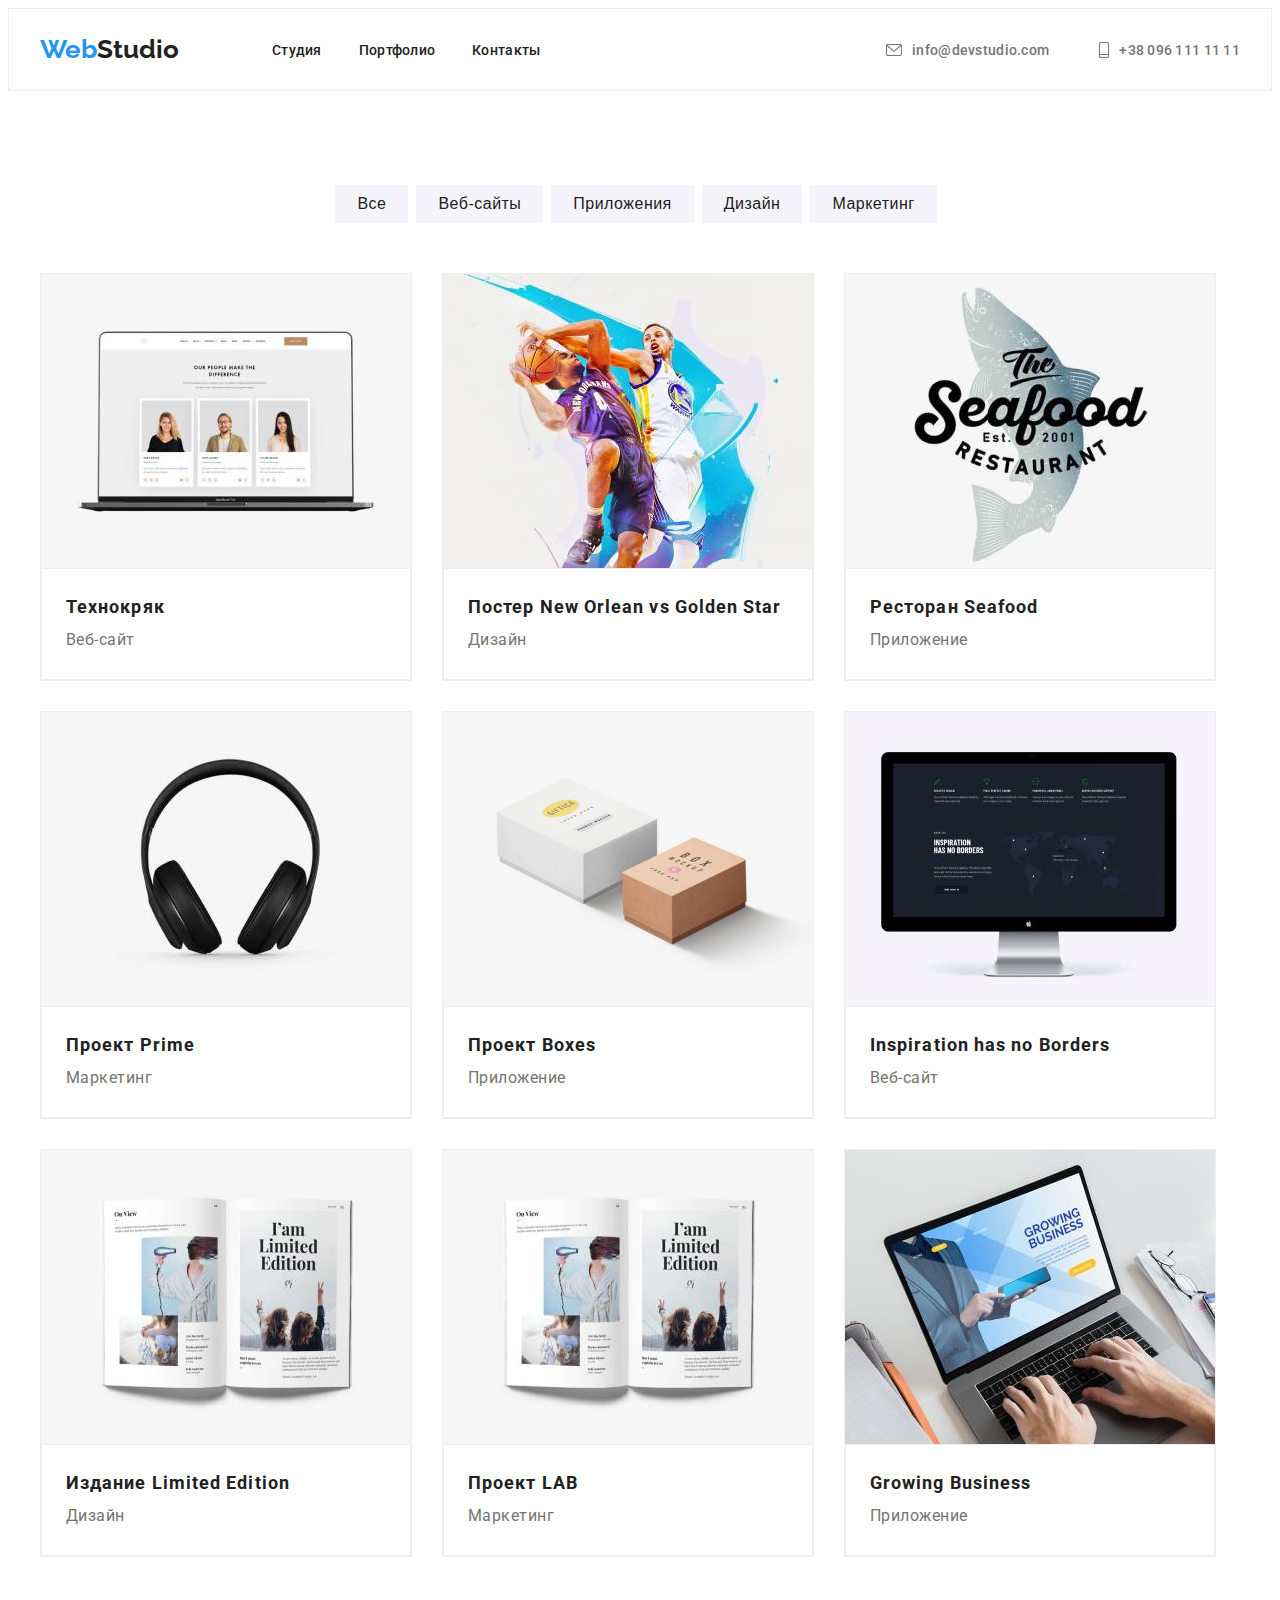
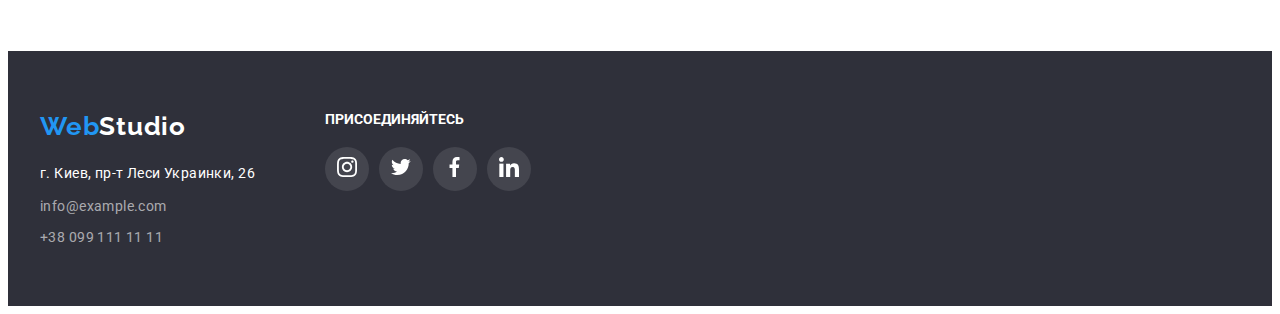
==== portfolio.html @ de7f55e9 "1" ====
<!DOCTYPE html>
<html lang="ru">
<head>
    <meta charset="UTF-8">
    <meta http-equiv="X-UA-Compatible" content="IE=edge">
    <meta name="viewport" content="width=device-width, initial-scale=1.0">
    <title>Портфолио</title>
    <link rel="preconnect" href="https://fonts.googleapis.com">
    <link rel="preconnect" href="https://fonts.gstatic.com" crossorigin>
    <link href="https://fonts.googleapis.com/css2?family=Raleway:wght@700&family=Roboto:wght@400;500;700;900&display=swap" rel="stylesheet">
    <link href="https://fonts.googleapis.com/css2?family=Raleway:wght@700&display=swap" rel="stylesheet">
    <link rel="stylesheet" href="css/style.css">
</head>
<body>
    <header class="header">
        <div class="conteiner header-conteiner">
        <nav class="heder-nav">
        <a href="index.html" class="header-logo link" lang="en">Web<span class="header-studio">Studio</span></a>
        <ul class="list header-list">
            <li class="header-item"><a href="index.html" class="header-link link">Студия</a></li>
            <li class="header-item"><a href="portfolio.html" class="header-link link">Портфолио</a></li>
            <li class="header-item"><a href="" class="header-link link">Контакты</a></li>
        </ul>
        </nav>
        <ul class="header-address list">
            <li class="header-address-item">
                <a href="mailto:info@devstudio.com" class="header-contacts link">
                    <svg class="header-address-icon" width="16" height="12">
                        <use href="symbol.svg#icon-envelope"></use>
                    </svg>
                   info@devstudio.com
                </a>
            </li>
            <li class="header-address-item">
                <a href="tel:+380961111111" class="header-contacts link">
                    <svg class="header-address-icon" width="10" height="16">
                        <use href="symbol.svg#icon-tel"></use>
                    </svg>
                    +38 096 111 11 11
                </a>
            </li>
        </ul>
        </div>  
    </header>
    <main>
    <section class="content section">
        <div class="content-conteiner conteiner">
        <h1 class="content-title">Пусто</h1>
        <ul class="content-list list">
            <li class="content-item"><button class="content-btn" type="button">Все</button></li>
            <li class="content-item"><button class="content-btn" type="button">Веб-сайты</button></li>
            <li class="content-item"><button class="content-btn" type="button">Приложения</button></li>
            <li class="content-item"><button class="content-btn" type="button">Дизайн</button></li>
            <li class="content-item"><button class="content-btn" type="button">Маркетинг</button></li>
        </ul>
        <ul class="second-content list">
            <li class="second-content-item">
                <a class="second-content-link link" href="">
                    <img class="second-content-img" src="images/notebook.jpg" alt="Технокряк" width="370" height="294">
                    <div class="card-item">
                    <h2 class="second-content-title">Технокряк</h2>
                    <p class="second-content-text">Веб-сайт</p>
                    </div>
                </a>
            </li>
            <li class="second-content-item">
                <a class="second-content-link link" href="">
                    <img class="second-content-img" src="images/basket.jpg" alt="баскетбол" width="370" height="294">
                    <div class="card-item">
                    <h2 class="second-content-title">Постер New Orlean vs Golden Star</h2>
                    <p class="second-content-text">Дизайн</p>
                     </div>  
                </a>
            </li>
            <li class="second-content-item">
                <a class="second-content-link link" href="">
                    <img class="second-content-img" src="images/restoran-logo.jpg" alt="лого ресторана" width="370" height="294">
                    <div class="card-item">
                    <h2 class="second-content-title">Ресторан Seafood</h2>
                    <p class="second-content-text">Приложение</p>
                    </div>
                </a>
            </li>
            <li class="second-content-item">
                <a class="second-content-link link" href="">
                    <img class="second-content-img" src="images/naushniki.jpg" alt="наушники" width="370" height="294">
                    <div class="card-item">
                    <h2 class="second-content-title">Проект Prime</h2>
                    <p class="second-content-text">Маркетинг</p>
                    </div>
                </a>
            </li>
            <li class="second-content-item">
                <a class="second-content-link link" href="">
                    <img class="second-content-img" src="images/boxes.png" alt="короки" width="370" height="294">
                    <div class="card-item">
                    <h2 class="second-content-title">Проект Boxes</h2>
                    <p class="second-content-text">Приложение</p>
                    </div>
                </a>
            </li>
            <li class="second-content-item">
                <a class="second-content-link link" href="">
                    <img class="second-content-img" src="images/imac.jpg" alt="аймак" width="370" height="294">
                    <div class="card-item">
                    <h2 class="second-content-title" lang="en">Inspiration has no Borders</h2>
                    <p class="second-content-text">Веб-сайт</p>
                    </div>
                </a>
            </li>
            <li class="second-content-item">
                <a class="second-content-link link" href="">
                    <img class="second-content-img" src="images/book.jpg" alt="книга" width="370" height="294">
                    <div class="card-item">
                    <h2 class="second-content-title">Издание Limited Edition</h2>
                    <p class="second-content-text">Дизайн</p>
                    </div>
                </a>
            </li>
            <li class="second-content-item">
                <a class="second-content-link link" href="">
                    <img class="second-content-img" src="images/book.jpg" alt="табличка" width="370" height="294">
                    <div class="card-item">
                    <h2 class="second-content-title">Проект LAB</h2>
                    <p class="second-content-text">Маркетинг</p>
                    </div>
                </a>
            </li>
            <li class="second-content-item">
                <a class="second-content-link link" href="">
                    <img class="second-content-img" src="images/working.jpg" alt="работа за ноутбуком" width="370" height="294">
                    <div class="card-item">
                    <h2 class="second-content-title">Growing Business</h2>
                    <p class="second-content-text">Приложение</p>
                    </div>
                </a>
            </li>
        </ul>
    </div>
    </section>
</main>
<footer class="footer">
    <div class="footer-conteiner conteiner">
        <div class="footer-left">
    <a class="footer-logo link" href="#">Web<span class="footer-studio">Studio</span></a>
    <address class="footer-address">
    <ul class="footer-address-list list">
        <li class="footer-address-item"><a class="footer-address-map link" href="https://goo.gl/maps/crR1cSMtYwbJjdkB9">г. Киев, пр-т Леси Украинки, 26</a></li>
        <li class="footer-address-item"><a class="footer-address-mail link" href="mailto:info@example.com" target="_blank">info@example.com</a></li>
        <li class="footer-address-item"><a class="footer-address-tel link" href="tel:+380991111111">+38 099 111 11 11</a></li>
    </ul> 
    </address>
        </div>
        <div class="footer-right">
            <h3 class="footer-third-title">Присоединяйтесь</h3>
            <ul class="footer-social-list list">
                <li class="footer-social-item">
                    <a href="" class="link">
                   <svg class="footer-social-icon" width="20" height="20">
                       <use href="symbol.svg#icon-inst"></use>
                   </svg>
                   </a>
                </li>
                <li class="footer-social-item">
                    <a href="">
                   <svg class="footer-social-icon" width="20" height="20">
                       <use href="symbol.svg#icon-twit"></use>
                   </svg>
                </a>
                </li>
                <li class="footer-social-item">
                    <a href="">
                   <svg class="footer-social-icon" width="20" height="20">
                       <use href="symbol.svg#icon-fb"></use>
                   </svg>
                 </a>
                </li>
                <li class="footer-social-item">
                    <a href="">
                   <svg class="footer-social-icon" width="20" height="20">
                       <use href="symbol.svg#icon-linkd"></use>
                   </svg>
                  </a>
                </li>
            </ul>
        </div>
    </div>         
</footer>
</body>
</html>
---- css/style.css ----
:root {
    --main-title-color: #ffffff;
    --second-title-color: #212121;
    --first-text-color: #757575;
    --second-text-color: rgba(255, 255, 255, 0.6);
    --logo-hover-color: #2196F3;
}

body {
    font-family: 'Roboto', sans-serif;
}

h1, h2, h3, h4, h5, h6, p {
    margin: 0;
}

ul {
    margin: 0;
    padding: 0;
}

img {
    display: block;
    max-width: 100%;
    height: auto;
}
button {
    cursor: pointer;
}

.conteiner {
    width: 1200px;
    padding-left: 15px;
    padding-right: 15px;
    margin: 0 auto;
}

.section {
    padding-top: 94px;
    padding-bottom: 94px;
    justify-content: center;
}

.list {
    list-style: none;
}

.link {
    text-decoration: none;
}

.header {
    border: 1px solid #ECECEC;
}

.heder-nav {
    display: flex;
    align-items: center;
}

.header-conteiner {
    display: flex;
    align-items: center;
    justify-content: space-between;
}

.header-address {
    display: flex;
}

.header-address-item {
    margin-right: 50px;
}
.header-address-item:last-child {
    margin-right: 0;
}

.header-logo {
    color: var(--logo-hover-color);
    font-weight: bold;
    font-size: 26px;
    line-height: 1.2;
    font-family: 'raleway';
    margin-right: 93px;
    padding-top: 25px;
    padding-bottom: 25px;
}
.header-studio {
    color: var(--second-title-color);
    font-weight: bold;
    font-size: 26px;
    line-height: 1.2;
    font-family: 'raleway';
}

.header-list {
    display: flex;
}

.header-item {
    margin-right: 37px;
}

.header-item:last-child {
    margin-right: 0;
}

.header-link {
    font-weight: 500;
    font-size: 14px;
    line-height: 1.15;
    letter-spacing: 0.02em;
    color: var(--second-title-color);
}
.header-link:hover {
    color: var(--logo-hover-color);
}
.header-contacts {
    font-style: normal;
    font-weight: 500;
    font-size: 14px;
    line-height: 1.15;
    letter-spacing: 0.02em;
    color: var(--first-text-color);
    display: flex;
    justify-content: center;
    align-items: center;
}
.header-contacts:hover {
    color: var(--logo-hover-color);
}

.header-contacts:hover .header-address-icon {
   fill: var(--logo-hover-color);
}

.header-address-icon {
    margin-right: 10px;
    fill: #757575;
}

.hero  {
    background-color: #2F303A66;
    background-image: linear-gradient(#2F303A66,rgba(47, 48, 58, 0.4)),url(../images/hero-fon.jpg);
    background-repeat: no-repeat;
    background-position: center;
    background-size: cover;
    max-width: 1600px;
    margin: 0 auto;
}
    


.hero-conteiner {
    padding-top: 200px;
    padding-bottom: 200px;
}

.hero-title {
    font-weight: 900;
    font-size: 44px;
    line-height: 1.36;
    color: var(--main-title-color);
    text-align: center;
    letter-spacing: 0.06em;
    text-transform: uppercase;
    padding-bottom: 40px;
}


.hero-btn {
    font-family: Roboto;
    font-weight: bold;
    font-size: 16px;
    line-height: 1.9;
    text-align: center;
    letter-spacing: 0.06em;
    display: flex;
    align-items: center;
    color: var(--main-title-color);
    background-color: #2196F3;
    width: 200px;
    height: 50px;
    box-shadow: 0px 4px 4px rgba(0, 0, 0, 0.15);
    border-radius: 4px;
    justify-content: center;
    margin: auto;
    border: none;
}



.about-title {
    display: none;
}

.about-icon-list {
    display: flex;
    margin: 0 auto;
    justify-content: space-between;
    margin-bottom: 30px;
}

.about-icon-item {
    padding: 25px 100px 25px 100px;
    align-items: center;
    justify-content: center;
    background-color: #F5F4FA;
}

.about-list {
    display: flex;
    margin: 0 auto;
    justify-content: space-between;
}


.about-third-title {
    font-weight: bold;
    font-size: 14px;
    line-height: 1.14;
    letter-spacing: 0.03em;
    text-transform: uppercase;
    color: var(--second-title-color);
}

.about-text {
    font-weight: normal;
    font-size: 14px;
    line-height: 1.7;
    letter-spacing: 0.03em;
    color: var(--first-text-color);
    margin-top: 10px;
    width: 270px;
    height: 75px;
}


.reasons {
    padding-top: 0;
}
.reasons-title {
    font-weight: bold;
    font-size: 36px;
    line-height: 1.16;
    text-align: center;
    letter-spacing: 0.03em;
    color: var(--second-title-color);
}

.reasons-list {
    display: flex;
    margin-top: 50px;
    justify-content: space-between;
}


.masters {
    background-color: #F5F4FA;;
}


.masters-title {
    font-weight: bold;
    font-size: 36px;
    line-height: 1.16;
    text-align: center;
    letter-spacing: 0.03em;
    color: var(--second-title-color);
}

.masters-list {
    display: flex;
    margin-top: 50px;
    justify-content: center;
    justify-content: space-between;
}

.masters-item {
    box-shadow: 0px 1px 3px rgba(0, 0, 0, 0.12), 0px 1px 1px rgba(0, 0, 0, 0.14), 0px 2px 1px rgba(0, 0, 0, 0.2);
border-radius: 0px 0px 4px 4px;
}

.masters-name {
    padding: 30px 60px 16px 60px;
    background-color: var(--main-title-color);
}

.masters-social-list {
    display: flex;
    margin: 0 auto;
    justify-content: center;
    justify-content: space-between;
    padding: 0px 32px 30px 32px;
    background-color: var(--main-title-color);
}
.masters-social-item {
    border-radius: 50%;
    width: 44px;
    height: 44px;
    align-items: center;
    justify-content: center;
    display: flex;
}
.masters-social-item:hover {
    background-color: var(--logo-hover-color);
}
.masters-social-item:hover .masters-social-icon {
    fill: var(--main-title-color);
}
.masters-social-icon {
    fill: #AFB1B8;
}
.masters-third-title {
    font-weight: 500;
    font-size: 16px;
    line-height: 1.18;
    text-align: center;
    letter-spacing: 0.03em;
    color: var(--second-title-color);
}

.masters-text {
    font-weight: normal;
    font-size: 16px;
    line-height: 1.18;
    text-align: center;
    letter-spacing: 0.03em;
    color: var(--first-text-color);
    padding-top: 10px;
}


.always-client-title {
    font-weight: bold;
    font-size: 36px;
    line-height: 1.16;
    text-align: center;
    letter-spacing: 0.03em;
    color: var(--second-title-color);
    margin-bottom: 50px;
}

.always-client-list {
    display: flex;
    margin-top: 0 auto;
    justify-content: space-between;
}

.always-client-item {
    display: flex;
    justify-content: center;
    align-items: center;
    border: 1px solid #AFB1B8;
    border-radius: 4px;
}
.always-client-item:hover {
    border-color: var(--logo-hover-color);
}
.always-client-item:hover .always-client-icon {
    fill: var(--logo-hover-color);
}

.always-client-icon {
    fill: #AFB1B8;
    padding: 16px 32px 16px 32px;
}




.footer {
    background-color: #2F303A;
    padding-top: 60px;
    padding-bottom: 60px;
}
.footer-conteiner {
    display: flex;
}

.footer-left {
    margin-right: 70px;
}

.footer-third-title {
    font-style: bold;
    font-size: 14px;
    line-height: 1,14;
    text-align: left;
    vertical-align: top;
    letter-spacing: 3%;
    color: var(--main-title-color);
    text-transform: uppercase;
    margin-bottom: 20px;
}

.footer-social-list {
    display: flex;
    justify-content: center;
    justify-content: space-between;
    
}
.footer-social-item {
    border-radius: 50%;
    width: 44px;
    height: 44px;
    align-items: center;
    justify-content: center;
    display: flex;
    background-color: rgba(255, 255, 255, 0.1);
    margin-right: 10px;
}
.footer-social-item:last-child {
    margin-right: 0;
}
.footer-social-item:hover {
    background-color: var(--logo-hover-color);
}
.footer-social-icon {
    fill: var(--main-title-color);
}
.footer-logo {
    font-family: Raleway;
    font-weight: bold;
    font-size: 26px;
    line-height: 1.19;
    letter-spacing: 0.03em;
    color: var(--logo-hover-color);
    }

.footer-studio {
    font-family: Raleway;
    font-weight: bold;
    font-size: 26px;
    line-height: 1.19;
    letter-spacing: 0.03em;
    color: var(--main-title-color)
}

.footer-address-list {
    margin-top: 20px;
}

.footer-address-item {
    margin-bottom: 9px;
}
.footer-address-item:last-child {
    margin-bottom: 0;
}

.footer-address-map {
    font-weight: normal;
    font-style: normal;
    font-size: 14px;
    line-height: 1.7;
    letter-spacing: 0.03em;
    color: var(--main-title-color);
}
.footer-address-map:hover {
    color: var(--main-title-color);
}

.footer-address-mail {
    font-weight: normal;
    font-style: normal;
    font-size: 14px;
    line-height: 1.7;
    letter-spacing: 0.03em;
    color: rgba(255, 255, 255, 0.6);
}
.footer-address-mail:hover {
    color: var(--main-title-color);
}

.footer-address-tel {
    font-weight: normal;
    font-style: normal;
    font-size: 14px;
    line-height: 1,7;
    letter-spacing: 0.03em;
    color:rgba(255, 255, 255, 0.6);
}
.footer-address-tel:hover {
    color: var(--main-title-color);
}


/*portfolio*/


.content-title {
    display: none;
}

.content-list {
    display: flex;
    justify-content: center;
    margin-bottom: 50px;
}

.content-item {
    margin-right: 8px;
}
..content-item:last-child {
    margin-right: 0;
}
.content-btn {
    font-weight: 500;
    font-size: 16px;
    line-height: 1.6;
    text-align: center;
    letter-spacing: 0.03em;
    color: var(--second-title-color);
    background-color: #F5F4FA;
    border: none;
    padding: 6px 22px 6px 22px;
}
.content-btn:hover {
    color: var(--main-title-color);
    background-color: var(--logo-hover-color);
}

.second-content {
    display: flex;
    flex-wrap: wrap;
    margin-top: -30px;
    margin-right: -30px;
}

.second-content-item {
    margin-right: 30px;
    margin-top: 30px;
    border: 1px solid rgba(238, 238, 238, 1);
}
.second-content-item:last-child {
    margin-right: 0;
}
.second-content-item:hover {
    box-shadow: 1px 4px 6px 0px rgba(0, 0, 0, 0.16);
    box-shadow: 0px 4px 4px 0px rgba(0, 0, 0, 0.06);
    box-shadow: 0px 1px 1px 0px rgba(0, 0, 0, 0.12);
}

.second-content-title {
    font-weight: bold;
    font-size: 18px;
    line-height: 2;
    letter-spacing: 0.06em;
    color: var(--second-title-color);
    }

.second-content-text {
    font-weight: normal;
    font-size: 16px;
    line-height: 30px;
    letter-spacing: 0.03em;
    color: var(--first-text-color);
    margin-bottom: 4px;
}

.card-item {
    padding: 20px 24px 20px 24px;
    border: 1px solid #EEEEEE;
}
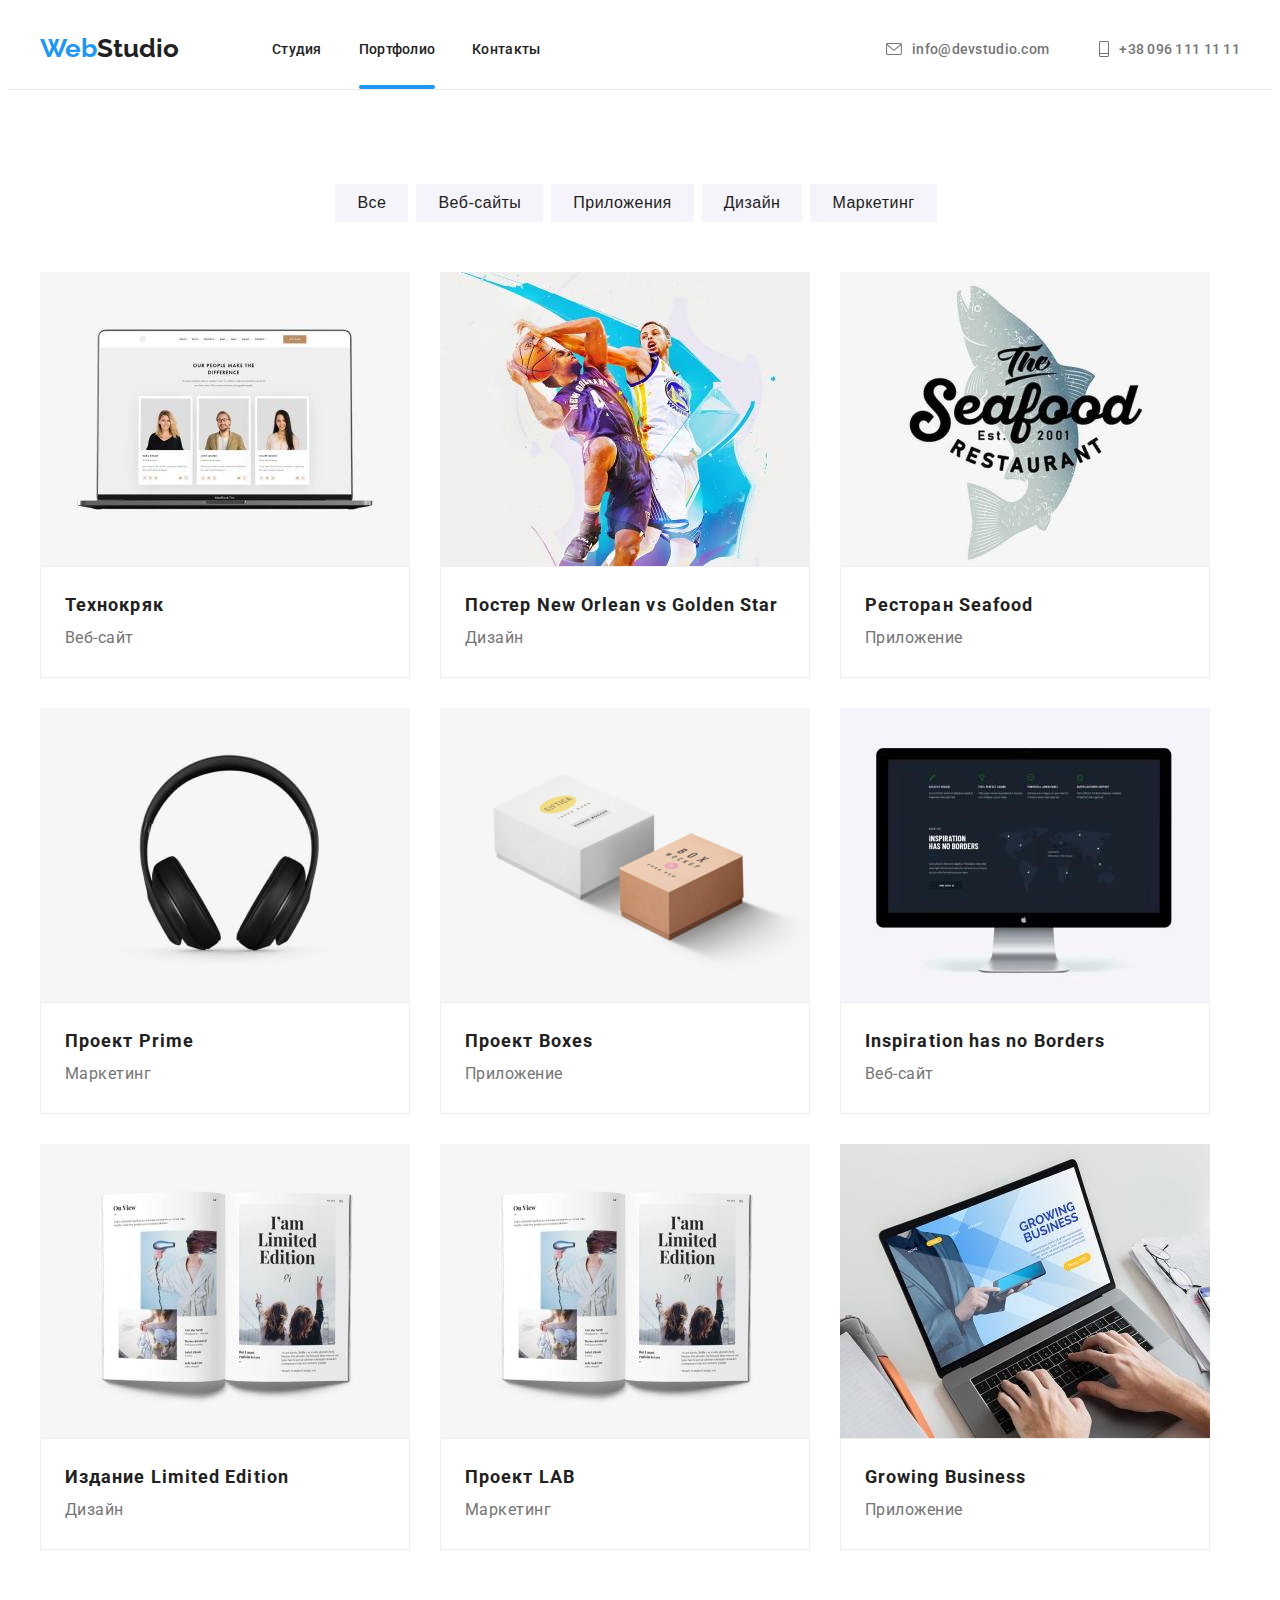
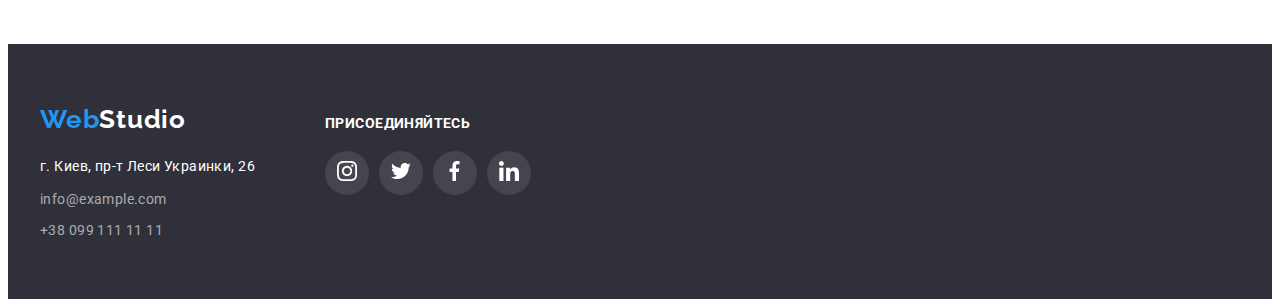
==== commit f7a5968a: "1" ====
--- a/portfolio.html
+++ b/portfolio.html
@@ -18,7 +18,7 @@
         <a href="index.html" class="header-logo link" lang="en">Web<span class="header-studio">Studio</span></a>
         <ul class="list header-list">
             <li class="header-item"><a href="index.html" class="header-link link">Студия</a></li>
-            <li class="header-item"><a href="portfolio.html" class="header-link link">Портфолио</a></li>
+            <li class="header-item"><a href="portfolio.html" class="header-link link current">Портфолио</a></li>
             <li class="header-item"><a href="" class="header-link link">Контакты</a></li>
         </ul>
         </nav>
@@ -56,7 +56,11 @@
         <ul class="second-content list">
             <li class="second-content-item">
                 <a class="second-content-link link" href="">
+                    <div class="second-item-wrap">
                     <img class="second-content-img" src="images/notebook.jpg" alt="Технокряк" width="370" height="294">
+                    <p class="second-text">Технокряк это современная площадка распространения коронавируса.
+                    Компании используют эту платформу для цифрового шпионажа и атак на защищённые сервера конкурентов.</p>
+                    </div>
                     <div class="card-item">
                     <h2 class="second-content-title">Технокряк</h2>
                     <p class="second-content-text">Веб-сайт</p>
@@ -65,7 +69,11 @@
             </li>
             <li class="second-content-item">
                 <a class="second-content-link link" href="">
+                    <div class="second-item-wrap">
                     <img class="second-content-img" src="images/basket.jpg" alt="баскетбол" width="370" height="294">
+                    <p class="second-text">Технокряк это современная площадка распространения коронавируса.
+                        Компании используют эту платформу для цифрового шпионажа и атак на защищённые сервера конкурентов.</p>
+                        </div>
                     <div class="card-item">
                     <h2 class="second-content-title">Постер New Orlean vs Golden Star</h2>
                     <p class="second-content-text">Дизайн</p>
@@ -74,7 +82,11 @@
             </li>
             <li class="second-content-item">
                 <a class="second-content-link link" href="">
+                    <div class="second-item-wrap">
                     <img class="second-content-img" src="images/restoran-logo.jpg" alt="лого ресторана" width="370" height="294">
+                    <p class="second-text">Технокряк это современная площадка распространения коронавируса.
+                        Компании используют эту платформу для цифрового шпионажа и атак на защищённые сервера конкурентов.</p>
+                        </div>
                     <div class="card-item">
                     <h2 class="second-content-title">Ресторан Seafood</h2>
                     <p class="second-content-text">Приложение</p>
@@ -83,7 +95,11 @@
             </li>
             <li class="second-content-item">
                 <a class="second-content-link link" href="">
+                    <div class="second-item-wrap">
                     <img class="second-content-img" src="images/naushniki.jpg" alt="наушники" width="370" height="294">
+                    <p class="second-text">Технокряк это современная площадка распространения коронавируса.
+                        Компании используют эту платформу для цифрового шпионажа и атак на защищённые сервера конкурентов.</p>
+                        </div>
                     <div class="card-item">
                     <h2 class="second-content-title">Проект Prime</h2>
                     <p class="second-content-text">Маркетинг</p>
@@ -92,7 +108,11 @@
             </li>
             <li class="second-content-item">
                 <a class="second-content-link link" href="">
+                    <div class="second-item-wrap">
                     <img class="second-content-img" src="images/boxes.png" alt="короки" width="370" height="294">
+                    <p class="second-text">Технокряк это современная площадка распространения коронавируса.
+                        Компании используют эту платформу для цифрового шпионажа и атак на защищённые сервера конкурентов.</p>
+                        </div>
                     <div class="card-item">
                     <h2 class="second-content-title">Проект Boxes</h2>
                     <p class="second-content-text">Приложение</p>
@@ -101,7 +121,11 @@
             </li>
             <li class="second-content-item">
                 <a class="second-content-link link" href="">
+                    <div class="second-item-wrap">
                     <img class="second-content-img" src="images/imac.jpg" alt="аймак" width="370" height="294">
+                    <p class="second-text">Технокряк это современная площадка распространения коронавируса.
+                        Компании используют эту платформу для цифрового шпионажа и атак на защищённые сервера конкурентов.</p>
+                        </div>
                     <div class="card-item">
                     <h2 class="second-content-title" lang="en">Inspiration has no Borders</h2>
                     <p class="second-content-text">Веб-сайт</p>
@@ -110,7 +134,11 @@
             </li>
             <li class="second-content-item">
                 <a class="second-content-link link" href="">
+                    <div class="second-item-wrap">
                     <img class="second-content-img" src="images/book.jpg" alt="книга" width="370" height="294">
+                    <p class="second-text">Технокряк это современная площадка распространения коронавируса.
+                        Компании используют эту платформу для цифрового шпионажа и атак на защищённые сервера конкурентов.</p>
+                        </div>
                     <div class="card-item">
                     <h2 class="second-content-title">Издание Limited Edition</h2>
                     <p class="second-content-text">Дизайн</p>
@@ -119,7 +147,11 @@
             </li>
             <li class="second-content-item">
                 <a class="second-content-link link" href="">
+                    <div class="second-item-wrap">
                     <img class="second-content-img" src="images/book.jpg" alt="табличка" width="370" height="294">
+                    <p class="second-text">Технокряк это современная площадка распространения коронавируса.
+                        Компании используют эту платформу для цифрового шпионажа и атак на защищённые сервера конкурентов.</p>
+                        </div>
                     <div class="card-item">
                     <h2 class="second-content-title">Проект LAB</h2>
                     <p class="second-content-text">Маркетинг</p>
@@ -128,7 +160,11 @@
             </li>
             <li class="second-content-item">
                 <a class="second-content-link link" href="">
+                    <div class="second-item-wrap">
                     <img class="second-content-img" src="images/working.jpg" alt="работа за ноутбуком" width="370" height="294">
+                    <p class="second-text">Технокряк это современная площадка распространения коронавируса.
+                        Компании используют эту платформу для цифрового шпионажа и атак на защищённые сервера конкурентов.</p>
+                        </div>
                     <div class="card-item">
                     <h2 class="second-content-title">Growing Business</h2>
                     <p class="second-content-text">Приложение</p>
--- a/css/style.css
+++ b/css/style.css
@@ -4,6 +4,7 @@
     --first-text-color: #757575;
     --second-text-color: rgba(255, 255, 255, 0.6);
     --logo-hover-color: #2196F3;
+    --cubic: cubic-bezier(0.4, 0, 0.2, 1);
 }
 
 body {
@@ -50,7 +51,7 @@
 }
 
 .header {
-    border: 1px solid #ECECEC;
+    border-bottom: 1px solid #ECECEC;
 }
 
 .heder-nav {
@@ -111,9 +112,21 @@
     line-height: 1.15;
     letter-spacing: 0.02em;
     color: var(--second-title-color);
+    transition: 250ms var(--cubic);
+    position: relative;
 }
 .header-link:hover {
     color: var(--logo-hover-color);
+}
+.current::after {
+    content: '';
+    width: 100%;
+    height: 4px;
+    background-color: var(--logo-hover-color);
+    position: absolute;
+    border-radius: 2px;
+    left: 0;
+    bottom: -32px;
 }
 .header-contacts {
     font-style: normal;
@@ -125,6 +138,7 @@
     display: flex;
     justify-content: center;
     align-items: center;
+    transition: 250ms var(--cubic);
 }
 .header-contacts:hover {
     color: var(--logo-hover-color);
@@ -137,6 +151,7 @@
 .header-address-icon {
     margin-right: 10px;
     fill: #757575;
+    transition: 250ms var(--cubic);
 }
 
 .hero  {
@@ -147,14 +162,10 @@
     background-size: cover;
     max-width: 1600px;
     margin: 0 auto;
-}
-    
-
-
-.hero-conteiner {
     padding-top: 200px;
     padding-bottom: 200px;
 }
+
 
 .hero-title {
     font-weight: 900;
@@ -254,6 +265,27 @@
     justify-content: space-between;
 }
 
+.reasons-item {
+    position: relative;
+}
+.reasons-third-title {
+    position: absolute;
+    top: 225px;
+    left: 0;
+    font-weight: bold;
+    font-size: 14px;
+    line-height: 16px;
+    text-align: center;
+    letter-spacing: 0.03em;
+    text-transform: uppercase;
+    color: var(--main-title-color);
+    width: 100%;
+    padding-top: 27px;
+    padding-bottom: 27px;
+    background-color: rgba(47, 48, 58, 0.8);
+
+}
+
 
 .masters {
     background-color: #F5F4FA;;
@@ -294,22 +326,24 @@
     padding: 0px 32px 30px 32px;
     background-color: var(--main-title-color);
 }
-.masters-social-item {
+.master-social-link {
     border-radius: 50%;
     width: 44px;
     height: 44px;
     align-items: center;
     justify-content: center;
     display: flex;
-}
-.masters-social-item:hover {
+    transition: 250ms var(--cubic);
+}
+.master-social-link:hover {
     background-color: var(--logo-hover-color);
+}
+.masters-social-icon {
+    fill: #AFB1B8;
+    transition: 250ms var(--cubic);
 }
 .masters-social-item:hover .masters-social-icon {
     fill: var(--main-title-color);
-}
-.masters-social-icon {
-    fill: #AFB1B8;
 }
 .masters-third-title {
     font-weight: 500;
@@ -353,6 +387,7 @@
     align-items: center;
     border: 1px solid #AFB1B8;
     border-radius: 4px;
+    transition: 250ms var(--cubic);
 }
 .always-client-item:hover {
     border-color: var(--logo-hover-color);
@@ -364,6 +399,7 @@
 .always-client-icon {
     fill: #AFB1B8;
     padding: 16px 32px 16px 32px;
+    transition: 250ms var(--cubic);
 }
 
 
@@ -376,6 +412,7 @@
 }
 .footer-conteiner {
     display: flex;
+    align-items: baseline;
 }
 
 .footer-left {
@@ -383,12 +420,12 @@
 }
 
 .footer-third-title {
-    font-style: bold;
-    font-size: 14px;
-    line-height: 1,14;
+    font-weight: bold;
+    font-size: 14px;
+    line-height: 16px;
     text-align: left;
     vertical-align: top;
-    letter-spacing: 3%;
+    letter-spacing:  0.03em;
     color: var(--main-title-color);
     text-transform: uppercase;
     margin-bottom: 20px;
@@ -409,6 +446,7 @@
     display: flex;
     background-color: rgba(255, 255, 255, 0.1);
     margin-right: 10px;
+    transition: 250ms var(--cubic);
 }
 .footer-social-item:last-child {
     margin-right: 0;
@@ -418,6 +456,7 @@
 }
 .footer-social-icon {
     fill: var(--main-title-color);
+    transition: 250ms var(--cubic);
 }
 .footer-logo {
     font-family: Raleway;
@@ -455,6 +494,7 @@
     line-height: 1.7;
     letter-spacing: 0.03em;
     color: var(--main-title-color);
+    transition: 250ms var(--cubic);
 }
 .footer-address-map:hover {
     color: var(--main-title-color);
@@ -467,6 +507,7 @@
     line-height: 1.7;
     letter-spacing: 0.03em;
     color: rgba(255, 255, 255, 0.6);
+    transition: 250ms var(--cubic);
 }
 .footer-address-mail:hover {
     color: var(--main-title-color);
@@ -479,6 +520,7 @@
     line-height: 1,7;
     letter-spacing: 0.03em;
     color:rgba(255, 255, 255, 0.6);
+    transition: 250ms var(--cubic);
 }
 .footer-address-tel:hover {
     color: var(--main-title-color);
@@ -514,6 +556,7 @@
     background-color: #F5F4FA;
     border: none;
     padding: 6px 22px 6px 22px;
+    transition: 250ms var(--cubic);
 }
 .content-btn:hover {
     color: var(--main-title-color);
@@ -530,15 +573,18 @@
 .second-content-item {
     margin-right: 30px;
     margin-top: 30px;
-    border: 1px solid rgba(238, 238, 238, 1);
+   
 }
 .second-content-item:last-child {
     margin-right: 0;
 }
-.second-content-item:hover {
-    box-shadow: 1px 4px 6px 0px rgba(0, 0, 0, 0.16);
-    box-shadow: 0px 4px 4px 0px rgba(0, 0, 0, 0.06);
-    box-shadow: 0px 1px 1px 0px rgba(0, 0, 0, 0.12);
+.second-content-link {
+    display: block;
+    transition: 250ms var(--cubic);
+}
+.second-content-link:hover  {
+    box-sizing: border-box;
+    box-shadow: 0px 1px 1px rgba(0, 0, 0, 0.12), 0px 4px 4px rgba(0, 0, 0, 0.06), 1px 4px 6px rgba(0, 0, 0, 0.16);
 }
 
 .second-content-title {
@@ -562,3 +608,67 @@
     padding: 20px 24px 20px 24px;
     border: 1px solid #EEEEEE;
 }
+
+.second-item-wrap {
+    position: relative;
+    overflow: hidden;
+}
+.second-text {
+    position: absolute;
+    top: 0;
+    left: 0;
+    font-weight: normal;
+    font-size: 18px;
+    line-height: 28px;
+    letter-spacing: 0.03em;
+    color: var(--main-title-color);
+    background-color: rgba(33, 150, 243, 0.9);
+    padding: 63px 24px 63px 24px;
+    transform: translateY(100%);
+    transition: transform 250ms;
+    overflow: auto;
+}
+.second-content-item:hover .second-text {
+    transform: translateY(0);
+}
+
+
+.backdrop {
+    width: 100vw;
+    height: 100vh;
+    background-color: rgba(100, 97, 97, 0.1);
+    position: fixed;
+    top: 0;
+    left: 0;
+    transition: opacity 300ms, visibility 300ms;
+}
+.modal {
+    width: 500px;
+    min-height: 500px;
+    background-color: #ffffff;
+    border-radius: 5px;
+    position: absolute;
+    top: 50%;
+    left: 50%;
+    transform: translate(-50%, -50%);
+}
+
+.modal-close-icon {
+    position: absolute;
+    top: 10px;
+    right: 10px;
+    width: 30px;
+    height: 30px;
+    background-color: transparent;
+    border: 1px solid #2F303A;
+    border-radius: 50%;
+    display: flex;
+    align-items: center;
+    justify-content: center;
+}
+
+.is-hidden {
+    visibility: hidden;
+    opacity: 0;
+    pointer-events: none;
+}